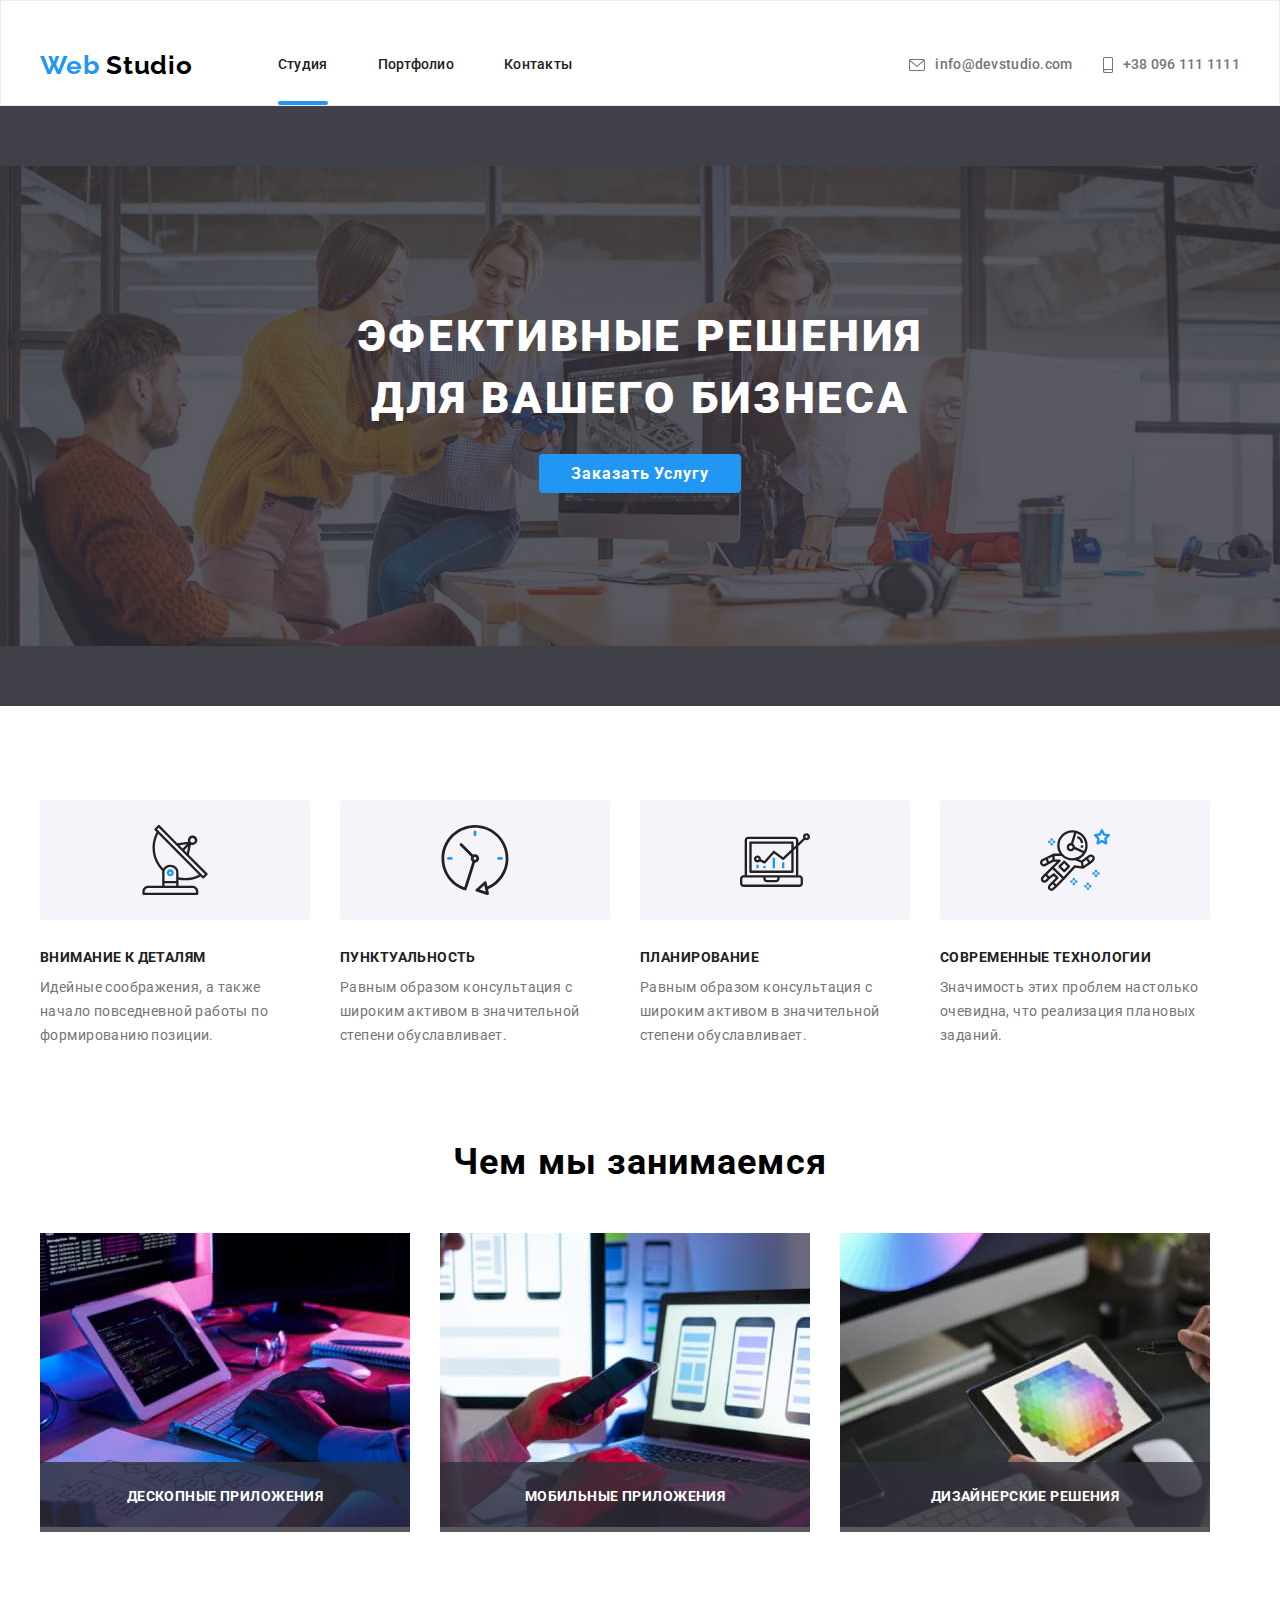
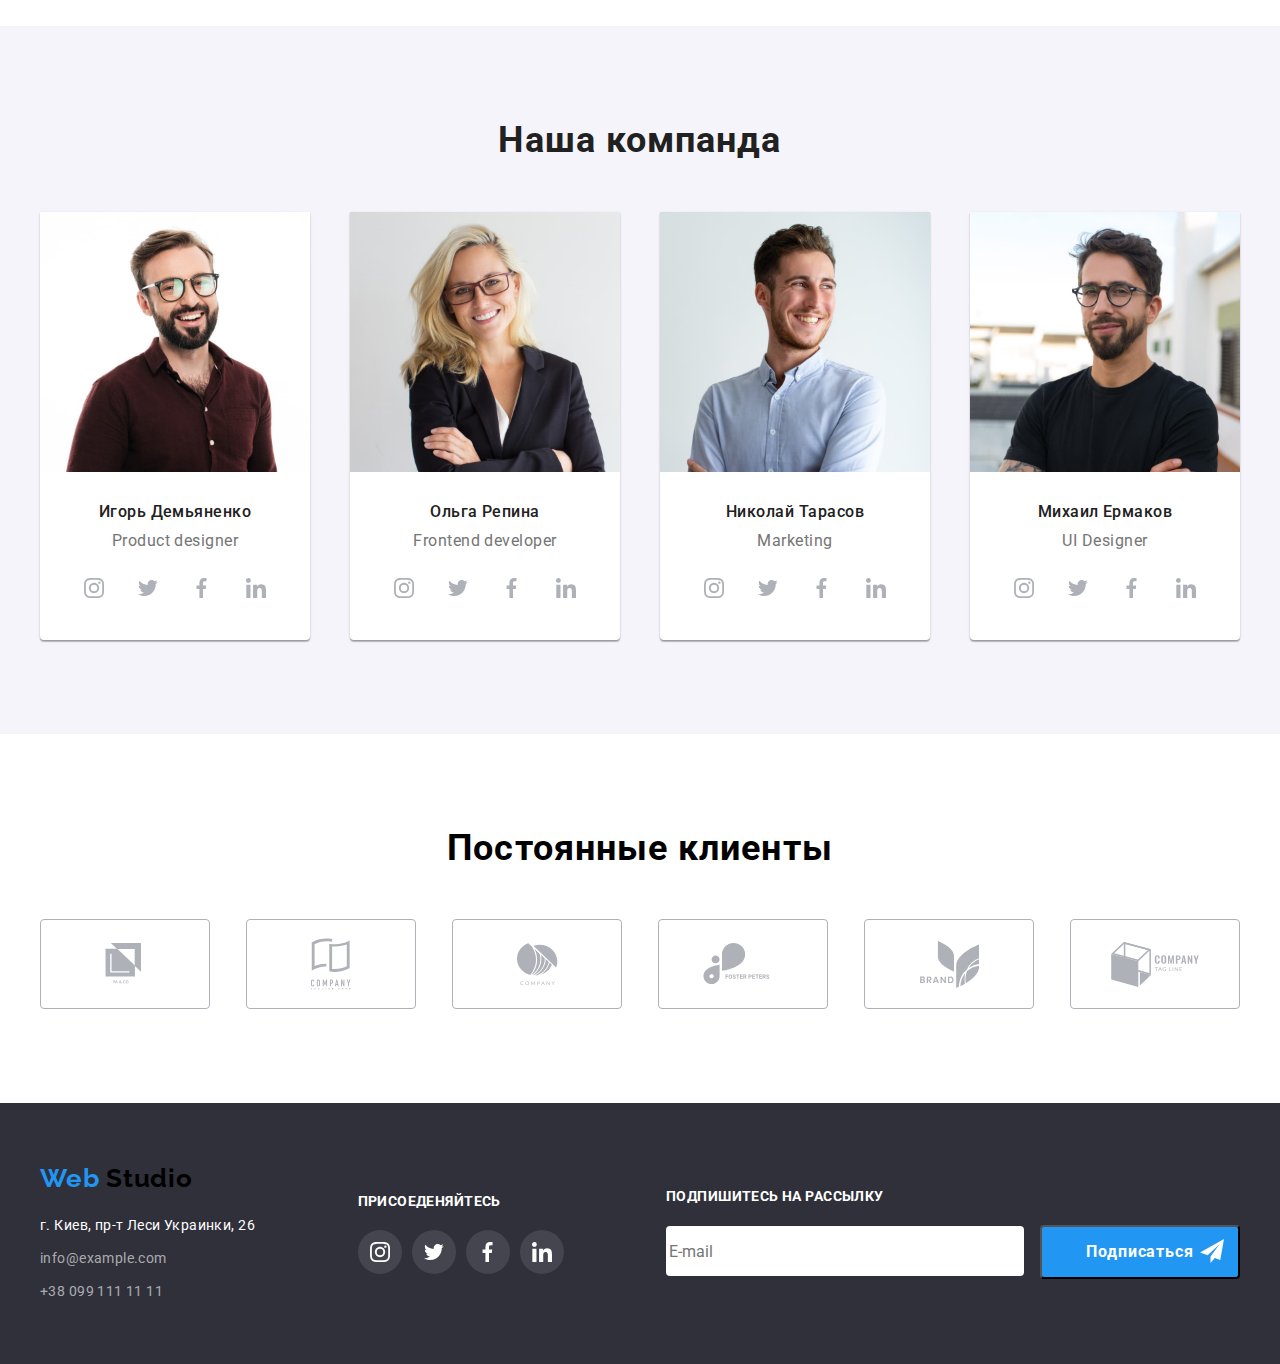
==== index.html @ 848110f2 "commit2" ====
<!DOCTYPE html>
<html lang="ru">
	<head>
		<meta charset="UTF-8" />
		<meta name="viewport" content="Веб Студия" />
		<title>Web Studio</title>
		<link href="https://fonts.googleapis.com/css2?family=Roboto:wght@400;500;700;900&display=swap" rel="stylesheet" />
		<link
			href="https://fonts.googleapis.com/css2?family=Raleway:wght@700&family=Roboto:wght@400;500;700;900&display=swap"
			rel="stylesheet"
		/>
		<link
			rel="stylesheet"
			href="https://cdnjs.cloudflare.com/ajax/libs/modern-normalize/0.7.0/modern-normalize.min.css"
		/>
		<link rel="stylesheet" href="./css/style.css" />
	</head>

	<body>
		<header class="page-header">
			<div class="container main-nav">
				<a href="index.html" class="logo">
					<span class="logo-web">Web</span>
					Studio
				</a>
				<nav>
					<ul class="site-nav">
						<li class="item">
							<div class="current-link"><a href="#" class="link">Студия</a></div>
						</li>
						<li class="item"><a href="./portfolio.html" class="link">Портфолио</a></li>
						<li class="item"><a href="#" class="link">Контакты</a></li>
					</ul>
				</nav>
				<ul class="auth-nav">
					<li class="item">
						<svg class="contact-item" width="16" height="12">
							<use href="./images/sprite.svg#icon-mail"></use>
						</svg>
						<a href="mailto:info@devstudio.com" class="link">info@devstudio.com</a>
					</li>
					<li class="item">
						<svg class="contact-item" width="10" height="16">
							<use href="./images/sprite.svg#icon-phone"></use>
						</svg>
						<a href="Tel:+380961111111" class="link">+38 096 111 1111</a>
					</li>
				</ul>
			</div>
		</header>

		<main>
			<section class="page">
				<div class="container-main">
					<h1 class="page-title">
						Эфективные решения
						<br />
						для Вашего бизнеса
					</h1>
					<a href="#" class="order-link" data-modal-open>заказать услугу</a>
					<div class="backdrop is-hidden" data-modal>
						<div class="modal-window">
							<div class="modal">
								<form class="#">
									<p class="form-title">Оставьте свои данные, мы вам перезвоним</p>
									<label for="user-name">
										Имя
										<input type="text" name="user-name" id="user-name" />
									</label>
								</form>

								<button data-modal-close class="button-close">
									<svg width="11" height="11">
										<use href="./images/sprite.svg#close"></use>
									</svg>
								</button>
							</div>
						</div>
					</div>
				</div>
			</section>

			<!--Наши приемущества -->
			<section class="advantages">
				<div class="container">
					<ul class="advantages-list">
						<li class="list-item antenna">
							<h3 class="title">Внимание к деталям</h3>
							<p>Идейные соображения, а также начало повседневной работы по формированию позиции.</p>
						</li>
						<li class="list-item clock">
							<h3 class="title">Пунктуальность</h3>
							<p>Равным образом консультация с широким активом в значительной степени обуславливает.</p>
						</li>
						<li class="list-item diagram">
							<h3 class="title">Планирование</h3>
							<p>Равным образом консультация с широким активом в значительной степени обуславливает.</p>
						</li>
						<li class="list-item astronaut">
							<h3 class="title">Современные технологии</h3>
							<p>Значимость этих проблем настолько очевидна, что реализация плановых заданий.</p>
						</li>
					</ul>
				</div>
			</section>
			<section class="section">
				<div class="container">
					<h2 class="section-title">Чем мы занимаемся</h2>
					<ul class="features">
						<li class="feature-item example1">
							<div class="feature-box">
								<img class="feature-img" src="images/example1.jpg" alt="Изображение" />
								<h3 class="feature-title">Дескопные приложения</h3>
							</div>
						</li>
						<li class="feature-item example2">
							<div class="feature-box">
								<img src="images/example2.jpg" alt="Изображение" />
								<h3 class="feature-title">Мобильные приложения</h3>
							</div>
						</li>

						<li class="feature-item example3">
							<div class="feature-box">
								<img src="images/example3.jpg" alt="Изображение" />
								<h3 class="feature-title">Дизайнерские решения</h3>
							</div>
						</li>
					</ul>
				</div>
			</section>
			<section class="section team">
				<div class="container">
					<h2 class="team-section-title">Наша компанда</h2>
					<ul class="member">
						<li class="team-item designer">
							<h3 class="team-member">Игорь Демьяненко</h3>
							<p class="member-description" lang="en">Product designer</p>
							<ul class="network-list">
								<li class="network-item">
									<a href="#" class="network-item-link" aria-label="Ссылка Instagram">
										<svg class="network-icon-member" width="20px" height="20px">
											<use href="./images/sprite.svg#icon-instagram"></use>
										</svg>
									</a>
								</li>
								<li class="network-item">
									<a href="#" class="network-item-link" aria-label="Ссылка Twitter">
										<svg class="network-icon-member" width="20px" height="20px">
											<use href="./images/sprite.svg#icon-twitter"></use>
										</svg>
									</a>
								</li>
								<li class="network-item">
									<a href="#" class="network-item-link" aria-label="Ссылка Facebook">
										<svg class="network-icon-member" width="20px" height="20px">
											<use href="./images/sprite.svg#icon-facebook"></use>
										</svg>
									</a>
								</li>
								<li class="network-item">
									<a href="#" class="network-item-link" aria-label="Ссылка Linkedin">
										<svg class="network-icon-member" width="20px" height="20px">
											<use href="./images/sprite.svg#icon-linkedin"></use>
										</svg>
									</a>
								</li>
							</ul>
						</li>

						<li class="team-item developer">
							<h3 class="team-member">Ольга Репина</h3>
							<p class="member-description" lang="en">Frontend developer</p>
							<ul class="network-list">
								<li class="network-item">
									<a href="#" class="network-item-link" aria-label="Ссылка Instagram">
										<svg class="network-icon-member" width="20px" height="20px">
											<use href="./images/sprite.svg#icon-instagram"></use>
										</svg>
									</a>
								</li>
								<li class="network-item">
									<a href="#" class="network-item-link" aria-label="Ссылка Twitter">
										<svg class="network-icon-member" width="20px" height="20px">
											<use href="./images/sprite.svg#icon-twitter"></use>
										</svg>
									</a>
								</li>
								<li class="network-item">
									<a href="#" class="network-item-link" aria-label="Ссылка Facebook">
										<svg class="network-icon-member" width="20px" height="20px">
											<use href="./images/sprite.svg#icon-facebook"></use>
										</svg>
									</a>
								</li>
								<li class="network-item">
									<a href="#" class="network-item-link" aria-label="Ссылка Linkedin">
										<svg class="network-icon-member" width="20px" height="20px">
											<use href="./images/sprite.svg#icon-linkedin"></use>
										</svg>
									</a>
								</li>
							</ul>
						</li>
						<li class="team-item marketing">
							<h3 class="team-member">Николай Тарасов</h3>
							<p class="member-description" lang="en">Marketing</p>
							<ul class="network-list">
								<li class="network-item">
									<a href="#" class="network-item-link" aria-label="Ссылка Instagram">
										<svg class="network-icon-member" width="20px" height="20px">
											<use href="./images/sprite.svg#icon-instagram"></use>
										</svg>
									</a>
								</li>
								<li class="network-item">
									<a href="#" class="network-item-link" aria-label="Ссылка Twitter">
										<svg class="network-icon-member" width="20px" height="20px">
											<use href="./images/sprite.svg#icon-twitter"></use>
										</svg>
									</a>
								</li>
								<li class="network-item">
									<a href="#" class="network-item-link" aria-label="Ссылка Facebook">
										<svg class="network-icon-member" width="20px" height="20px">
											<use href="./images/sprite.svg#icon-facebook"></use>
										</svg>
									</a>
								</li>
								<li class="network-item">
									<a href="#" class="network-item-link" aria-label="Ссылка Linkedin">
										<svg class="network-icon-member" width="20px" height="20px">
											<use href="./images/sprite.svg#icon-linkedin"></use>
										</svg>
									</a>
								</li>
							</ul>
						</li>
						<li class="team-item uidesigner">
							<h3 class="team-member">Михаил Ермаков</h3>
							<p class="member-description" lang="en">UI Designer</p>
							<ul class="network-list">
								<li class="network-item">
									<a href="#" class="network-item-link" aria-label="Ссылка Instagram">
										<svg class="network-icon-member" width="20px" height="20px">
											<use href="./images/sprite.svg#icon-instagram"></use>
										</svg>
									</a>
								</li>
								<li class="network-item">
									<a href="#" class="network-item-link" aria-label="Ссылка Twitter">
										<svg class="network-icon-member" width="20px" height="20px">
											<use href="./images/sprite.svg#icon-twitter"></use>
										</svg>
									</a>
								</li>
								<li class="network-item">
									<a href="#" class="network-item-link" aria-label="Ссылка Facebook">
										<svg class="network-icon-member" width="20px" height="20px">
											<use href="./images/sprite.svg#icon-facebook"></use>
										</svg>
									</a>
								</li>
								<li class="network-item">
									<a href="#" class="network-item-link" aria-label="Ссылка Linkedin">
										<svg class="network-icon-member" width="20px" height="20px">
											<use href="./images/sprite.svg#icon-linkedin"></use>
										</svg>
									</a>
								</li>
							</ul>
						</li>
					</ul>
				</div>
			</section>
			<section class="section">
				<div class="container clients">
					<h2 class="section-title">Постоянные клиенты</h2>
					<ul class="clients-list">
						<li class="img-clients">
							<a href="#" class="client-link">
								<svg class="img-clients-icon" width="44.27" height="43.23">
									<use href="./images/sprite.svg#icon-logo-1"></use>
								</svg>
							</a>
						</li>
						<li class="img-clients">
							<a href="#" class="client-link">
								<svg class="img-clients-icon" width="40" height="52">
									<use href="./images/sprite.svg#icon-logo-2"></use>
								</svg>
							</a>
						</li>
						<li class="img-clients">
							<a href="#" class="client-link">
								<svg class="img-clients-icon" width="41" height="42.6">
									<use href="./images/sprite.svg#icon-logo-3"></use>
								</svg>
							</a>
						</li>
						<li class="img-clients">
							<a href="#" class="client-link">
								<svg class="img-clients-icon" width="79.76" height="42.02">
									<use href="./images/sprite.svg#icon-logo-4"></use>
								</svg>
							</a>
						</li>
						<li class="img-clients">
							<a href="#" class="client-link">
								<svg class="img-clients-icon" width="59" height="47">
									<use href="./images/sprite.svg#icon-logo-5"></use>
								</svg>
							</a>
						</li>
						<li class="img-clients">
							<a href="#" class="client-link">
								<svg class="img-clients-icon" width="88.48" height="45.44">
									<use href="./images/sprite.svg#icon-logo-6"></use>
								</svg>
							</a>
						</li>
					</ul>
				</div>
			</section>
		</main>
		<footer>
			<div class="container footer">
				<div>
					<div class="logo-footer">
						<a href="index.html" class="logo">
							<span class="logo-web">Web</span>
							Studio
						</a>
					</div>
					<address>
						<p class="address">г. Киев, пр-т Леси Украинки, 26</p>
						<div class="mail-link">
							<a href="mailto:info@example.com" class="link">info@example.com</a>
						</div>
						<a href="tel:+380991111111" class="link">+38 099 111 11 11</a>
					</address>
				</div>
				<div>
					<p class="text-footer">Присоеденяйтесь</p>
					<ul class="networks">
						<li class="network-item">
							<span class="visually-hidden">Инстаграмм</span>
							<a href="#" class="network-item-link">
								<svg class="network-icon" width="20px" height="20px">
									<use href="./images/sprite.svg#icon-instagram"></use>
								</svg>
							</a>
						</li>
						<li class="network-item">
							<span class="visually-hidden">Твиттер</span>
							<a href="#" class="network-item-link">
								<svg class="network-icon" width="20px" height="20px">
									<use href="./images/sprite.svg#icon-twitter"></use>
								</svg>
							</a>
						</li>
						<li class="network-item">
							<span class="visually-hidden">Фейсбук</span>
							<a href="#" class="network-item-link">
								<svg class="network-icon" width="20px" height="20px">
									<use href="./images/sprite.svg#icon-facebook"></use>
								</svg>
							</a>
						</li>
						<li class="network-item">
							<span class="visually-hidden">Линкидин</span>
							<a href="#" class="network-item-link">
								<svg class="network-icon" width="20px" height="20px">
									<use href="./images/sprite.svg#icon-linkedin"></use>
								</svg>
							</a>
						</li>
					</ul>
				</div>
				<div>
					<p class="text-footer">Подпишитесь на рассылку</p>
					<div class="form-field-footer">
						<input type="email" name="mail" id="name" placeholder="E-mail" />
						<button class="order-link">
							Подписаться
							<svg class="icon-send">
								<use href="./images/sprite.svg#icon-send"></use>
							</svg>
						</button>
					</div>
				</div>
			</div>
		</footer>
		<script src="./js/modal.js"></script>
	</body>
</html>
---- css/style.css ----
:root {
	--accent-color: #2196f3;
	--primary-text-color: #757575;
	--title-text-color: #212121;
	--secondary-background-color: #f5f4fa;
	--footer-backgrounf-color: #2f303a;
	--border-color: #afb1b8;
	--black: #000000;
	--white: #ffffff;
	--white-1: rgba(255, 255, 255, 0.6);
	--timing-function: cubic-bezier(0.4, 0, 0.2, 1);
}

.visually-hidden {
	position: absolute;
	width: 1px;
	height: 1px;
	margin: -1px;
	border: 0;
	padding: 0;
	clip: rect(0 0 0 0);
	overflow: hidden;
}

.container {
	margin-left: auto;
	margin-right: auto;
	padding-left: 15px;
	padding-right: 15px;
	width: 1230px;
}

.container-main {
	max-width: 1600px;
	min-height: 600px;
	margin-left: auto;
	margin-right: auto;
	background-image: linear-gradient(rgba(47, 48, 58, 0.8), rgba(47, 48, 58, 0.8)), url(../images/Header.jpg);
	background-position: center;
	background-repeat: no-repeat;
	background-size: contain;
	background-color: grey;
}
body {
	font-family: Roboto, sans-serif;
	background-color: #ffffff;
}

ul {
	list-style: none;
	padding: 0;
	margin: 0;
}

.list {
	list-style: none;
}

.logo {
	font-family: Raleway, sans-serif;
	font-style: normal;
	font-weight: bold;
	font-size: 26px;
	line-height: 1.19;
	letter-spacing: 0.03em;
	text-decoration: none;
	color: #000000;
}

.logo-web {
	color: var(--accent-color);
}

.contact-item {
	margin-right: 10px;
	fill: #757575;
}
.page-header {
	border: 1px solid #ececec;
}
.main-nav {
	padding-top: 24px;
	display: flex;
	align-items: center;
}
.site-nav {
	display: flex;
	margin-left: 85px;
}

.current-link::after {
	content: "";
	display: block;
	width: 100%;
	height: 4px;
	border-radius: 2px;
	top: 0;
	bottom: -1px;
	opacity: 1;
	background-color: var(--accent-color);
}
.auth-nav {
	display: flex;
	margin-left: auto;
}

.site-nav .item:not(:last-child) {
	margin-right: 50px;
}

.auth-nav .item + .item {
	display: flex;
	margin-left: 30px;
}

.auth-nav .item {
	display: flex;
	justify-content: center;
	align-items: center;
}
.auth-nav .link {
	font-family: Roboto, sans-serif;
	font-weight: 500;
	font-size: 14px;
	line-height: 1.14;
	letter-spacing: 0.02em;
	text-decoration: none;
	color: var(--primary-text-color);
	transition-duration: 250ms;
	transition-timing-function: var(--timing-function);
}

.site-nav .link {
	display: block;
	padding-top: 32px;
	padding-bottom: 28px;
	font-family: Roboto, sans-serif;
	font-weight: 500;
	font-size: 14px;
	line-height: 1.14;
	letter-spacing: 0.02em;
	color: var(--title-text-color);
	text-decoration: none;
	transition-duration: 250ms;
	transition-timing-function: var(--timing-function);
}

.site-nav .link:hover,
.site-nav .link:focus {
	transition-duration: 250ms;
	transition-timing-function: var(--timing-function);
	color: var(--accent-color);
}
.auth-nav .link:hover,
.auth-nav .link:focus {
	transition-duration: 250ms;
	transition-timing-function: var(--timing-function);
	color: var(--accent-color);
}
.section-title {
	margin-top: 0;
	margin-bottom: 50px;
	font-family: Roboto, sans-serif;
	font-weight: 700;
	font-size: 36px;
	line-height: 1.16;
	text-align: center;
	letter-spacing: 0.03em;
	color: var (--title-text-color);
}
.page {
	text-align: center;
}

.page-title {
	padding-top: 200px;
	margin-top: 0px;
	margin-bottom: 30px;
	margin-left: auto;
	margin-right: auto;
	width: 696px;
	font-family: Roboto, sans-serif;
	font-weight: 900;
	font-size: 44px;
	line-height: 1.4;
	letter-spacing: 0.06em;
	text-transform: uppercase;
	color: #ffffff;
}

.section {
	padding-top: 94px;
	padding-bottom: 94px;
}
.advantages {
	padding-top: 94px;
	padding-bottom: 0;
}
.list-item {
	width: 270px;
}
.list-item::before {
	margin-bottom: 30px;
	display: block;
	content: "";
	height: 120px;
	background-size: contain;
	background-repeat: no-repeat;
	background-position: 100px 25px;
	border-radius: 4px;
	background-color: var(--secondary-background-color);
}

.antenna::before {
	background-image: url(../images/antenna.svg);
}

.clock::before {
	background-image: url(../images/clock.svg);
}

.diagram::before {
	background-image: url(../images/diagram.svg);
}

.astronaut::before {
	background-image: url(../images/astronaut.svg);
}

.advantages-list .list-item:not(:last-child) {
	margin-right: 30px;
}
.advantages-list {
	display: flex;
	flex-wrap: wrap;
}
.advantages-list p {
	margin-top: 0;
	margin-bottom: 0;
	font-family: Roboto, sans-serif;
	font-size: 14px;
	line-height: 1.71;
	letter-spacing: 0.03em;
	color: var(--primary-text-color);
}
.advantages .title {
	margin-top: 0;
	margin-bottom: 10px;
	font-family: Roboto, sans-serif;
	font-weight: 700;
	font-size: 14px;
	line-height: 1.14;
	letter-spacing: 0.03em;
	text-transform: uppercase;
	color: var(--title-text-color);
}
.features {
	display: flex;
	flex-wrap: wrap;
}

.feature-box {
	position: relative;
}

.features .feature-item:not(:last-child) {
	margin-right: 30px;
}

.feature-title {
	padding-top: 27px;
	bottom: 0;
	position: absolute;
	width: 370px;
	height: 70px;
	margin-top: 0;
	margin-bottom: 0;
	background: rgba(47, 48, 58, 0.8);
	font-family: Roboto, sans-serif;
	font-style: normal;
	font-weight: 700;
	font-size: 14px;
	line-height: 1.14;
	text-align: center;
	letter-spacing: 0.03em;
	text-transform: uppercase;
	color: #ffffff;
}
.team-section-title {
	margin-top: 0;
	margin-bottom: 50px;
	font-family: Roboto, sans-serif;
	font-weight: 700;
	font-size: 36px;
	line-height: 1.16;
	text-align: center;
	letter-spacing: 0.03em;
	color: var(--title-text-color);
}
.section-description {
	margin-top: 0;
	margin-bottom: 20px;
	margin-left: 24px;
	margin-right: 24px;
	font-size: 16px;
	line-height: 1.86;
	letter-spacing: 0.03em;
	color: var(--primary-text-color);
}
.section.team {
	background-color: var(--secondary-background-color);
}

.team-item {
	width: 270px;
}
.team-item::before {
	margin-bottom: 30px;
	content: "";
	display: block;
	height: 260px;
	background-size: contain;
	background-repeat: no-repeat;
	background-position: center;
}

.network-list {
	display: flex;
	justify-content: center;
	align-items: center;
}

.designer::before {
	background-image: url(../images/product-designer.jpg);
}

.developer::before {
	background-image: url(../images/frontend-developer.jpg);
}

.marketing::before {
	background-image: url(../images/marketing.jpg);
}

.uidesigner::before {
	background-image: url(../images/ui-designer.jpg);
}

.network-icon-member {
	fill: #afb1b8;
}
.team-member {
	margin-top: 0;
	margin-bottom: 10px;
	font-family: Roboto, sans-serif;
	font-weight: 500;
	font-size: 16px;
	line-height: 1.19;
	text-align: center;
	letter-spacing: 0.03em;
	color: var(--title-text-color);
}

.member .team-item {
	padding-bottom: 30px;
	background-color: #ffffff;
	border-radius: 0px 0px 4px 4px;
	box-shadow: 0px 1px 3px rgba(0, 0, 0, 0.12), 0px 1px 1px rgba(0, 0, 0, 0.14), 0px 2px 1px rgba(0, 0, 0, 0.2);
}

.member {
	display: flex;
	justify-content: space-between;
}
.member-description {
	margin-top: 0;
	margin-bottom: 16px;
	font-size: 16px;
	line-height: 1.19;
	text-align: center;
	letter-spacing: 0.03em;
	color: var(--primary-text-color);
}
.network-item-link:hover .network-icon-member {
	transition-duration: 250ms;
	transition-timing-function: var(--timing-function);
	color: var(--accent-color);
	fill: #ffffff;
}

.network-item-link:focus .network-icon-member {
	transition-duration: 250ms;
	transition-timing-function: var(--timing-function);
	color: var(--accent-color);
	fill: #ffffff;
}

.clients-list {
	display: flex;
	flex-wrap: wrap;
	justify-content: space-between;
}
.client-link {
	display: flex;
	flex-wrap: wrap;
	align-items: center;
	justify-content: center;
	border: 1px solid var(--border-color);
	border-radius: 4px;
	width: 170px;
	height: 90px;
	background-color: #ffffff;
	transition-duration: 250ms;
	transition-timing-function: var(--timing-function);
}

.img-clients-icon {
	fill: #afb1b8;
	transition-duration: 250ms;
	transition-timing-function: var(--timing-function);
}

.client-link:hover .img-clients-icon,
.client-link:focus .img-clients-icon {
	transition-duration: 250ms;
	transition-timing-function: var(--timing-function);
	fill: var(--accent-color);
}

.client-link:hover,
.client-link:focus {
	transition-duration: 250ms;
	transition-timing-function: var(--timing-function);
	border-color: var(--accent-color);
}

.order-link {
	padding: 10px 32px;
	border-radius: 4px;
	font-family: Roboto, sans-serif;
	font-weight: 700;
	font-size: 16px;
	line-height: 1.88;
	text-align: center;
	text-transform: capitalize;
	letter-spacing: 0.06em;
	text-decoration: none;
	background-color: var(--accent-color);
	color: #ffffff;
}
.address {
	margin-top: 0;
	margin-bottom: 9px;
	font-family: Roboto, sans-serif;
	font-style: normal;
	font-weight: 400;
	font-size: 14px;
	line-height: 1.71;
	letter-spacing: 0.03em;
	color: #ffffff;
}
address .link {
	margin-bottom: 9px;
	font-family: Roboto, sans-serif;
	font-style: normal;
	font-weight: 400;
	font-size: 14px;
	line-height: 1.71;
	letter-spacing: 0.03em;
	text-decoration: none;
	color: var(--white-1);
}
.mail-link {
	margin-bottom: 9px;
}
.text-footer {
	margin-top: 0;
	margin-bottom: 20px;
	font-family: Roboto, sans-serif;
	font-style: normal;
	font-weight: 700;
	font-size: 14px;
	line-height: 1.14;
	letter-spacing: 0.03em;
	text-transform: uppercase;
	color: #ffffff;
}
.button {
	display: flex;
	justify-content: center;
	margin-bottom: 34px;
}
.button .item:not(:last-child) {
	margin-right: 8px;
}
.button .link {
	display: inline-block;
	border-radius: 4px;
	padding: 6px 22px;
	min-width: 73px;
	border: 1px solid transparent;
	font-family: Roboto, sans-serif;
	font-style: normal;
	font-weight: 500;
	font-size: 16px;
	line-height: 1.63;
	letter-spacing: 0.03em;
	text-align: center;
	background-color: var(--secondary-background-color);
	color: var(--title-text-color);
	transition-duration: 250ms;
	transition-timing-function: var(--timing-function);
}
.button .link:hover,
.button .link:focus {
	background-color: var(--accent-color);
	color: #ffffff;
	transition-duration: 250ms;
	transition-timing-function: var(--timing-function);
}
.portfolio-title {
	margin-top: 0;
	margin-bottom: 4px;
	margin-left: 24px;
	margin-right: 24px;
	font-family: Roboto, sans-serif;
	font-weight: 700;
	font-size: 18px;
	line-height: 2;
	letter-spacing: 0.06em;
	color: var(--title-text-color);
}

.portfolio {
	flex-wrap: wrap;
}

.examples .example-item {
	box-sizing: border-box;
	display: inline-block;
	margin-right: 30px;
	margin-bottom: 30px;
	width: 370px;
	border: 1px solid #eeeeee;
}

.portfolio-overlay {
	top: 0;
	left: 0;
	width: 100%;
	height: 100%;
	position: absolute;
	display: inline-block;
	background: rgba(33, 150, 243, 0.9);

	transform: translateY(100%);
	transition: transform 250ms cubic-bezier(0.4, 0, 0.2, 1);
}

.example-item:hover .portfolio-overlay {
	transform: translateY(0);
	opacity: 1;
}

.portfolio-card {
	position: relative;
	overflow: hidden;
}

.portfolio-text {
	position: absolute;
	margin-top: 0;
	margin-bottom: 0;
	width: 322px;
	height: 168px;
	top: 63px;
	right: 24px;
	font-family: Roboto, sans-serif;
	font-weight: 400;
	font-style: normal;
	font-size: 18px;
	line-height: 1.55;
	letter-spacing: 0.03em;
	color: var(--white);
}

.examples .example-item:nth-child(3n) {
	margin-right: 0;
}
.examples .example-item:nth-last-child(-n + 3) {
	margin-bottom: 0;
}
footer {
	background-color: var(--footer-backgrounf-color);
}
.container.footer {
	padding-top: 60px;
	padding-bottom: 60px;
	display: flex;
	justify-content: space-between;
	align-items: center;
}
.logo-footer {
	margin-bottom: 20px;
}
.footer .networks {
	display: flex;
}

.network-icon {
	fill: #ffffff;
}

.network-item-link {
	display: inline-flex;
	justify-content: center;
	align-items: center;
	width: 44px;
	height: 44px;
	background: rgba(255, 255, 255, 0.1);
	border-radius: 50%;
	background-size: content;
	transition-duration: 250ms;
	transition-timing-function: var(--timing-function);
}

.network-item-link:hover,
.network-item-link:focus {
	background-color: var(--accent-color);
	transition-duration: 250ms;
	transition-timing-function: var(--timing-function);
}

.network-item:not(:last-child) {
	margin-right: 10px;
}

.backdrop {
	position: fixed;
	width: 1600px;
	height: 1024px;
	top: 0;
	background: rgba(0, 0, 0, 0.2);
	transition-duration: 250ms;
	transition-timing-function: var(--timing-function);
	z-index: 999;
}

.modal {
	position: absolute;
	top: 50%;
	left: 50%;
	transform: translate(-50%, -50%);
	width: 528px;
	height: 581px;
	background-color: var(--white);
	box-shadow: 0px 1px 3px rgba(0, 0, 0, 0.12), 0px 1px 1px rgba(0, 0, 0, 0.14), 0px 2px 1px rgba(0, 0, 0, 0.2);
	border-radius: 4px;
}

.backdrop.is-hidden {
	opacity: 0;
	pointer-events: none;
}

.button-close {
	position: absolute;
	top: 8px;
	right: 8px;
	display: inline-flex;
	justify-content: center;
	align-items: center;
	background-size: content;
	width: 32px;
	height: 32px;
	border-radius: 50%;
	border: 1px solid rgba(0, 0, 0, 0.1);
	fill: #000000;
}

.form-field-footer input {
	width: 358px;
	height: 50px;
	margin-right: 12px;
	border: 1px solid rgba(255, 255, 255, 0.3);
	border-radius: 4px;
}

.icon-send {
	position: absolute;
	top: 25%;
	left: 148px;
	display: block;
	width: 24px;
	height: 24px;
	margin-left: 10px;
	fill: #ffffff;
}

.form-field {
	margin-bottom: 10px;
	border: 1px solid rgba(33, 33, 33, 0.2);
	border-radius: 4px;
}

.footer .order-link {
	position: relative;
	min-width: 200px;
}

.form-title {
	padding-top: 40px;
	margin-top: 0;
	margin-bottom: 12px;
	font-family: Roboto, sans-serif;
	font-style: normal;
	font-weight: 700;
	font-size: 20px;
	line-height: 1.15;
	text-align: center;
	letter-spacing: 0.03em;
	color: var(--title-text-color);
}

.form-list {
	width: 100%;
}
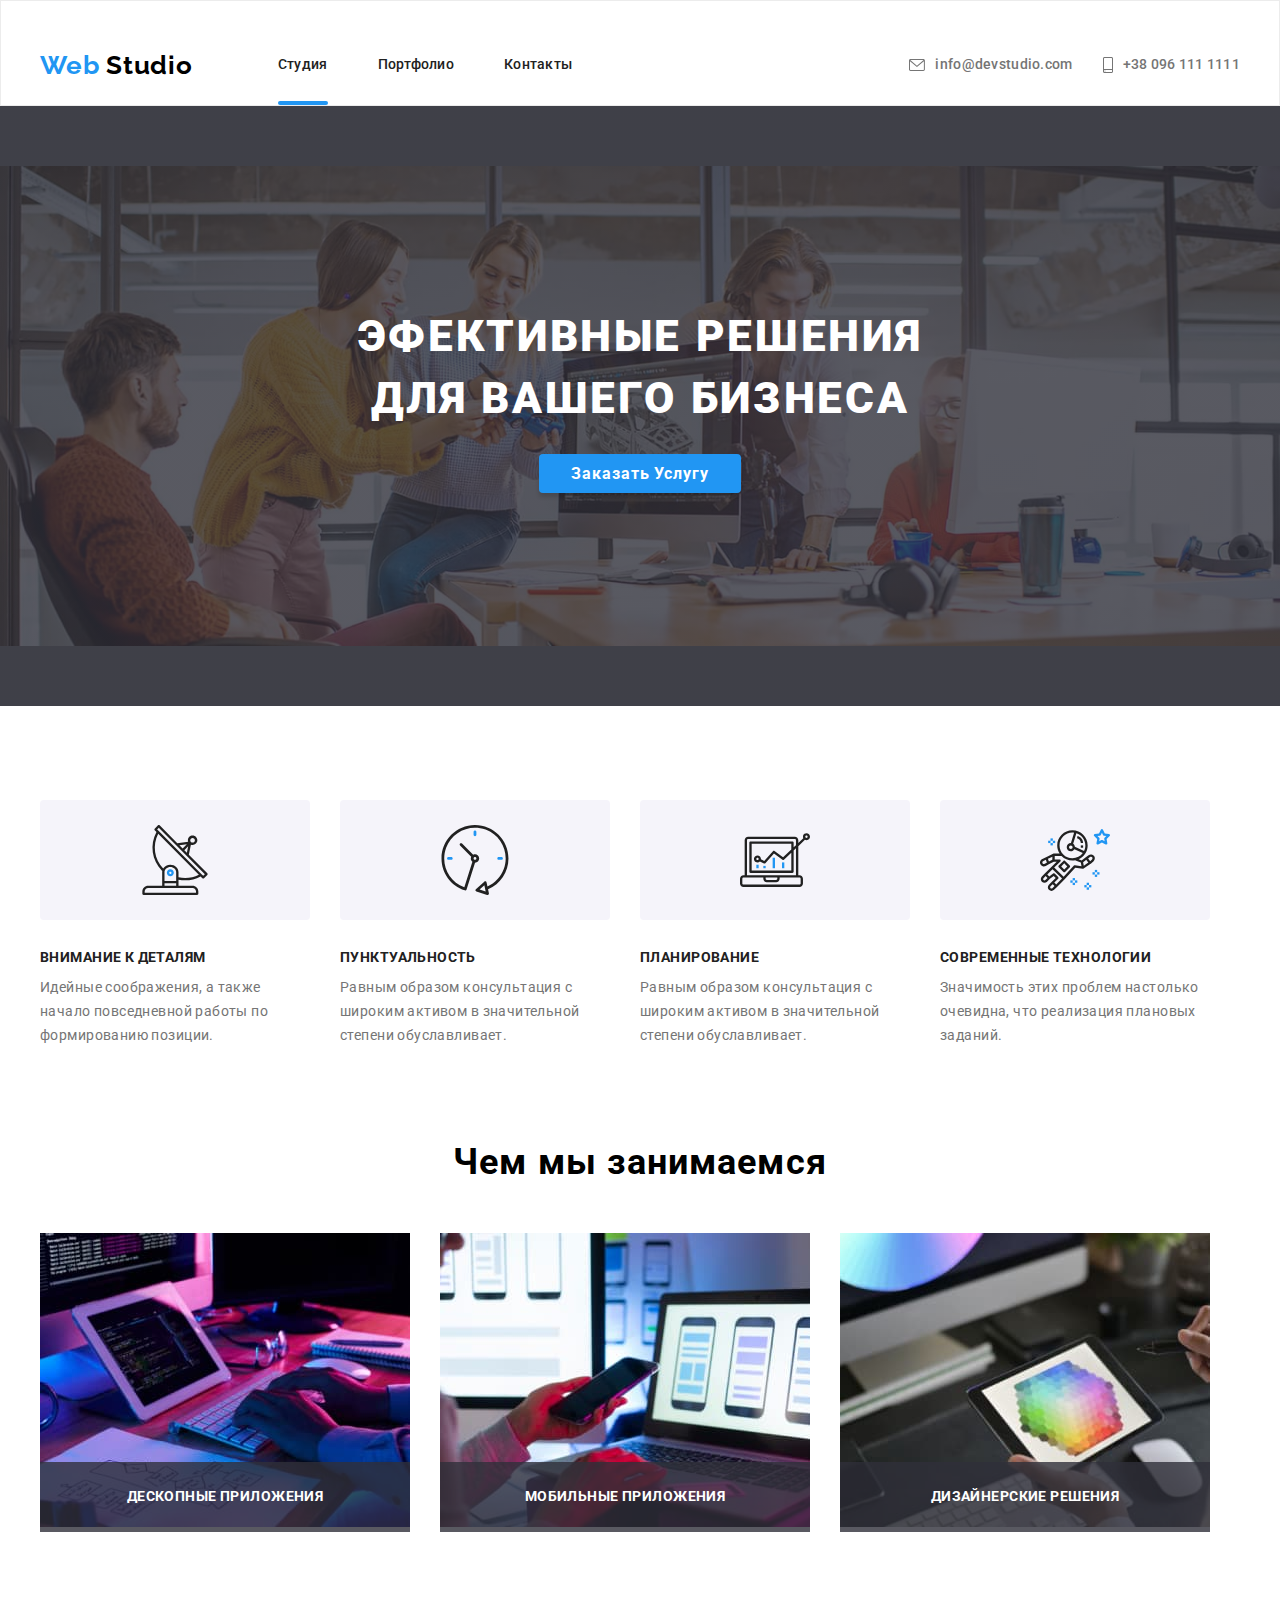
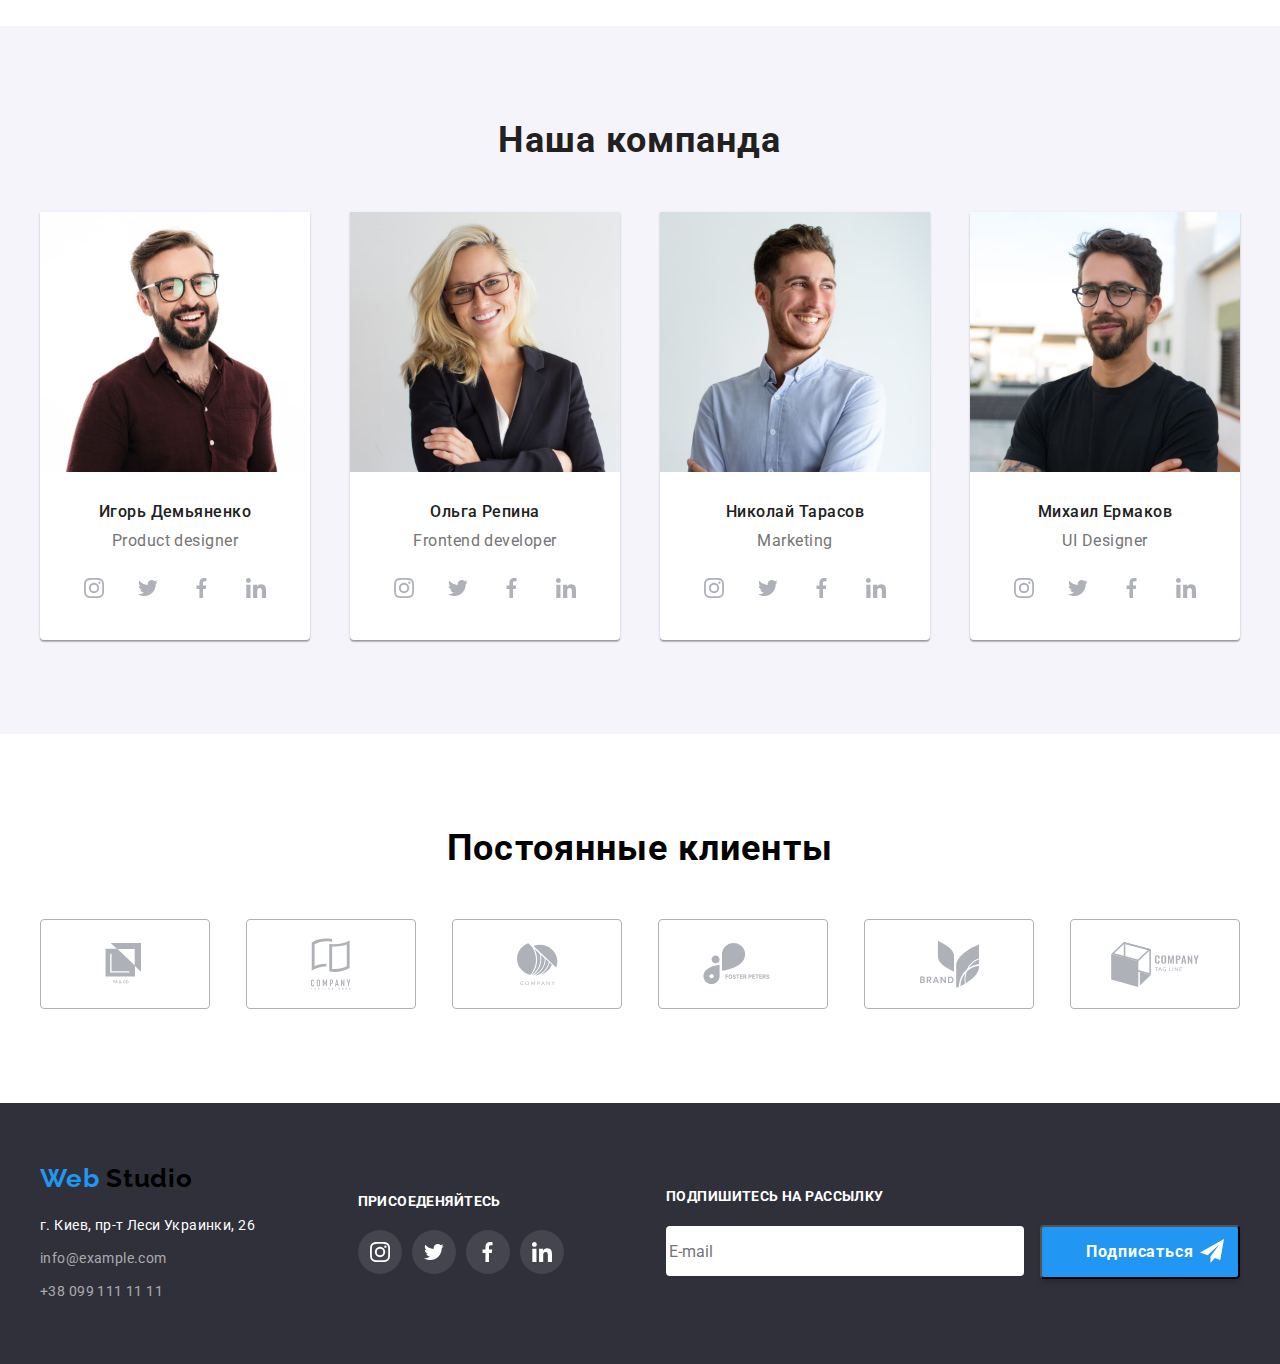
==== commit c9e4b17c: "commit3" ====
--- a/index.html
+++ b/index.html
@@ -61,12 +61,48 @@
 					<div class="backdrop is-hidden" data-modal>
 						<div class="modal-window">
 							<div class="modal">
-								<form class="#">
+								<form class="form" autocomplete="off">
 									<p class="form-title">Оставьте свои данные, мы вам перезвоним</p>
-									<label for="user-name">
-										Имя
-										<input type="text" name="user-name" id="user-name" />
+									<ul>
+										<li class="form-field">
+											<label>
+												Имя
+												<input type="text" name="user-name" />
+												<svg class="form-icon" width="18" height="18">
+													<use href="./images/sprite.svg#person"></use>
+												</svg>
+											</label>
+											
+										</li>
+										<li class="form-field">
+										<label>
+											Телефон
+											<input type="tel" name="tel" />
+											<svg class="form-icon">
+												<use href="./images/sprite.svg#phone"></use>
+											</svg>
+										
+										</label>
+									</li>
+										<li class="form-field">
+										<label>
+											Почта
+											<input type="email" name="email" />
+										</label>
+									   </li>
+									   <li class="form-field">
+										<label>
+											Комментарии
+											<textarea name="comment" rows="3" placeholder="Введите текст"></textarea>
+										</label>
+										</li>
+									</ul>
+									<div class="checkbox">
+									<input type="checkbox" name="policy" value="policy" id="policy" />
+									<label for="policy">Соглашаюсь с рассылкой и принимаю<a href="#" class="policy"> Условия договора</a>
 									</label>
+								</div>
+										<input class="order-link" type="button" value="Отправить" />
 								</form>
 
 								<button data-modal-close class="button-close">
--- a/css/style.css
+++ b/css/style.css
@@ -447,6 +447,7 @@
 	text-decoration: none;
 	background-color: var(--accent-color);
 	color: #ffffff;
+	box-shadow: 0px 4px 4px rgba(0, 0, 0, 0.15);
 }
 .address {
 	margin-top: 0;
@@ -697,11 +698,6 @@
 	fill: #ffffff;
 }
 
-.form-field {
-	margin-bottom: 10px;
-	border: 1px solid rgba(33, 33, 33, 0.2);
-	border-radius: 4px;
-}
 
 .footer .order-link {
 	position: relative;
@@ -722,6 +718,78 @@
 	color: var(--title-text-color);
 }
 
-.form-list {
+.form-field input {
+	
+	display: flex;
+	flex-direction: column;
+	padding-top: 14px;
+	padding-bottom: 14px; 
 	width: 100%;
-}
+	height: 40px;
+	margin-bottom: 10px;
+	border: 1px solid rgba(33, 33, 33, 0.2);
+border-radius: 4px;
+}
+
+.form {
+	margin-left: 40px;
+	margin-right: 40px;
+	background-color: pink;
+}
+
+.form-field textarea {
+	height: 120px;
+	padding: 12px 16px;
+	margin-bottom: 20px;
+	border: 1px solid rgba(33, 33, 33, 0.2);
+	border-radius: 4px;
+	resize:none;		
+}
+.form-field label {
+	position: relative;
+	display: flex;
+	flex-direction: column;
+	text-align: left;
+	font-family: Roboto, sans-serif;
+	font-style: normal;
+	font-weight: 400;
+	font-size: 12px;
+	line-height: 1.16;
+	letter-spacing: 0.01em;
+	color: var(--primary-text-color);
+	}
+
+.form-field textarea::placeholder {
+	font-family: Roboto, sans-serif;
+	font-style: normal;
+	font-weight: 400;
+	font-size: 12px;
+	line-height: 1.16;
+	letter-spacing: 0.01em;
+	color: rgba(117, 117, 117, 0.5);
+}
+
+.checkbox {
+margin-bottom: 30px;
+font-family: Roboto, sans-serif;
+font-style: normal;
+font-weight: 400;
+font-size: 14px;
+line-height: 1.71;
+letter-spacing: 0.03em;
+color: var(--primary-text-color);
+}
+
+.policy {
+color: var(--accent-color)
+}
+
+.form-icon {
+	position: absolute;
+	width: 18px;
+	height: 18px;
+	left: 14px;
+	display: inline-block;
+	transform: translate(-50%, -50%);
+
+}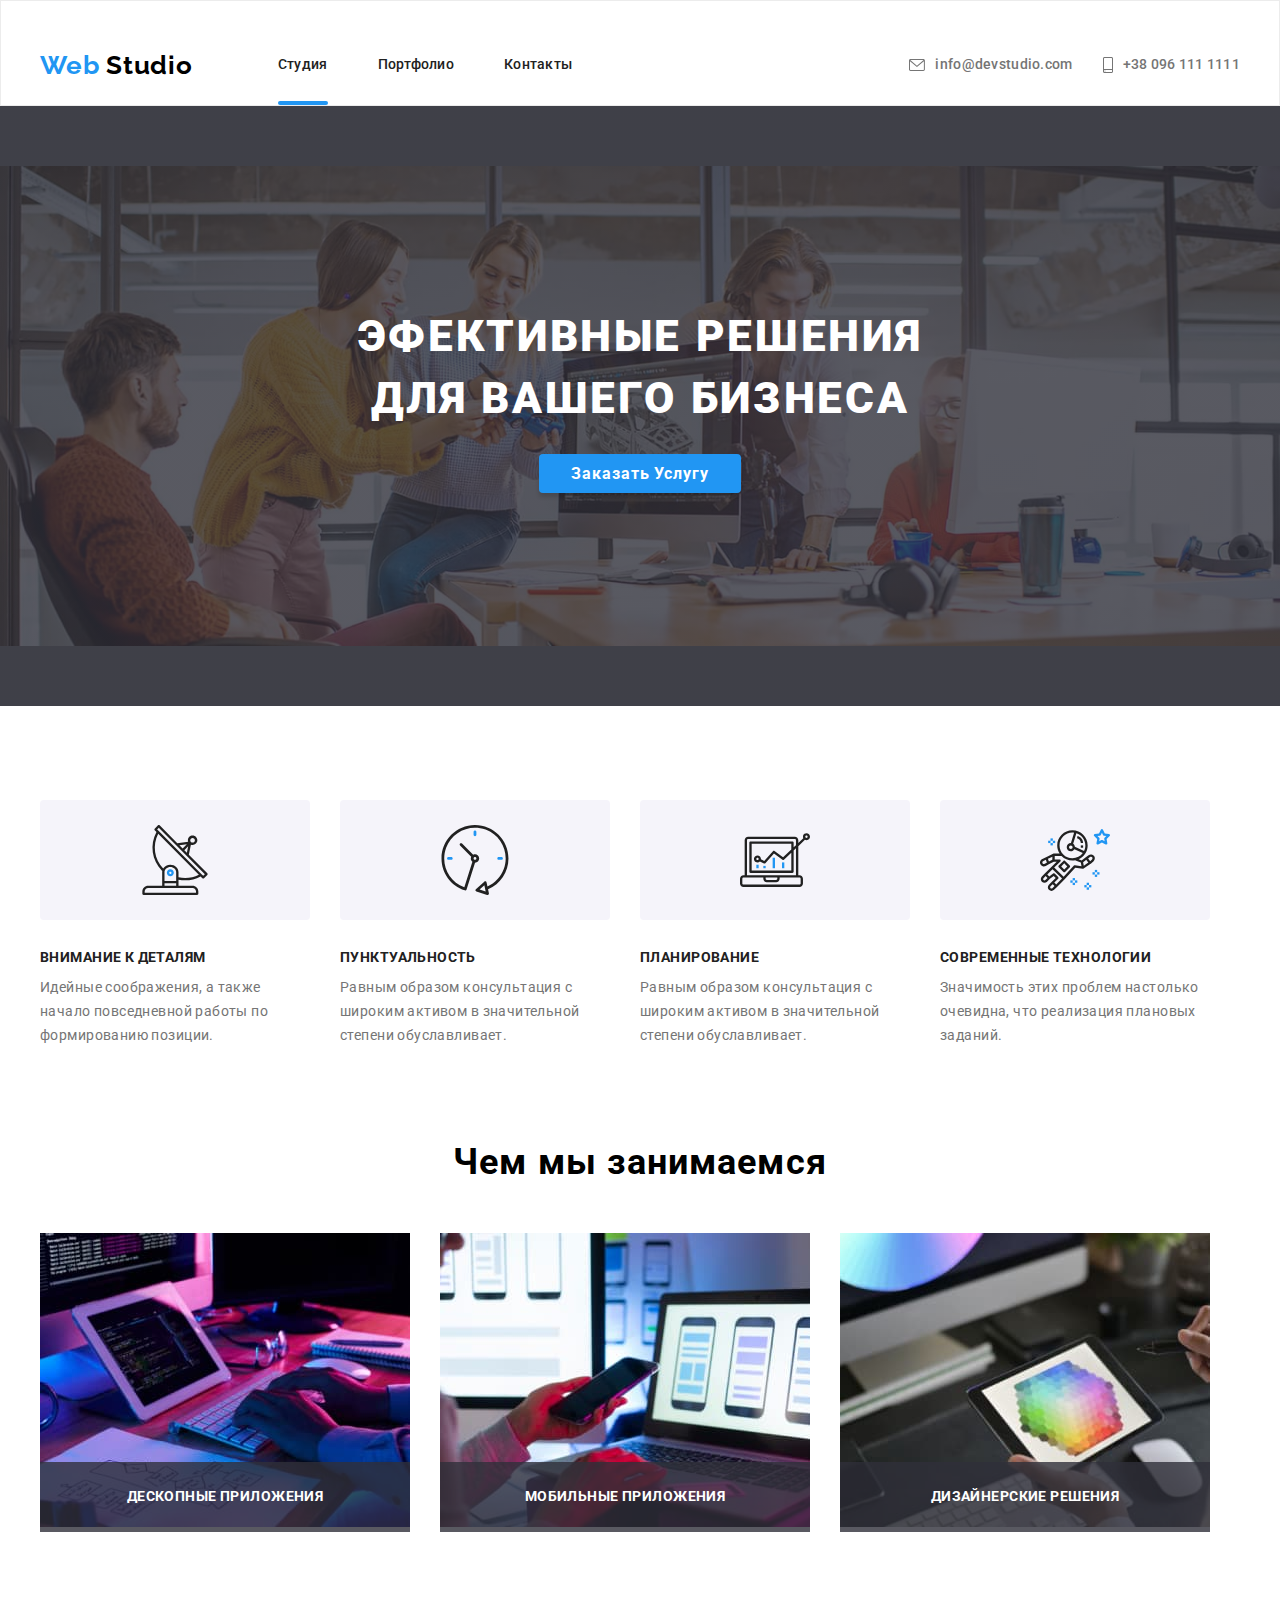
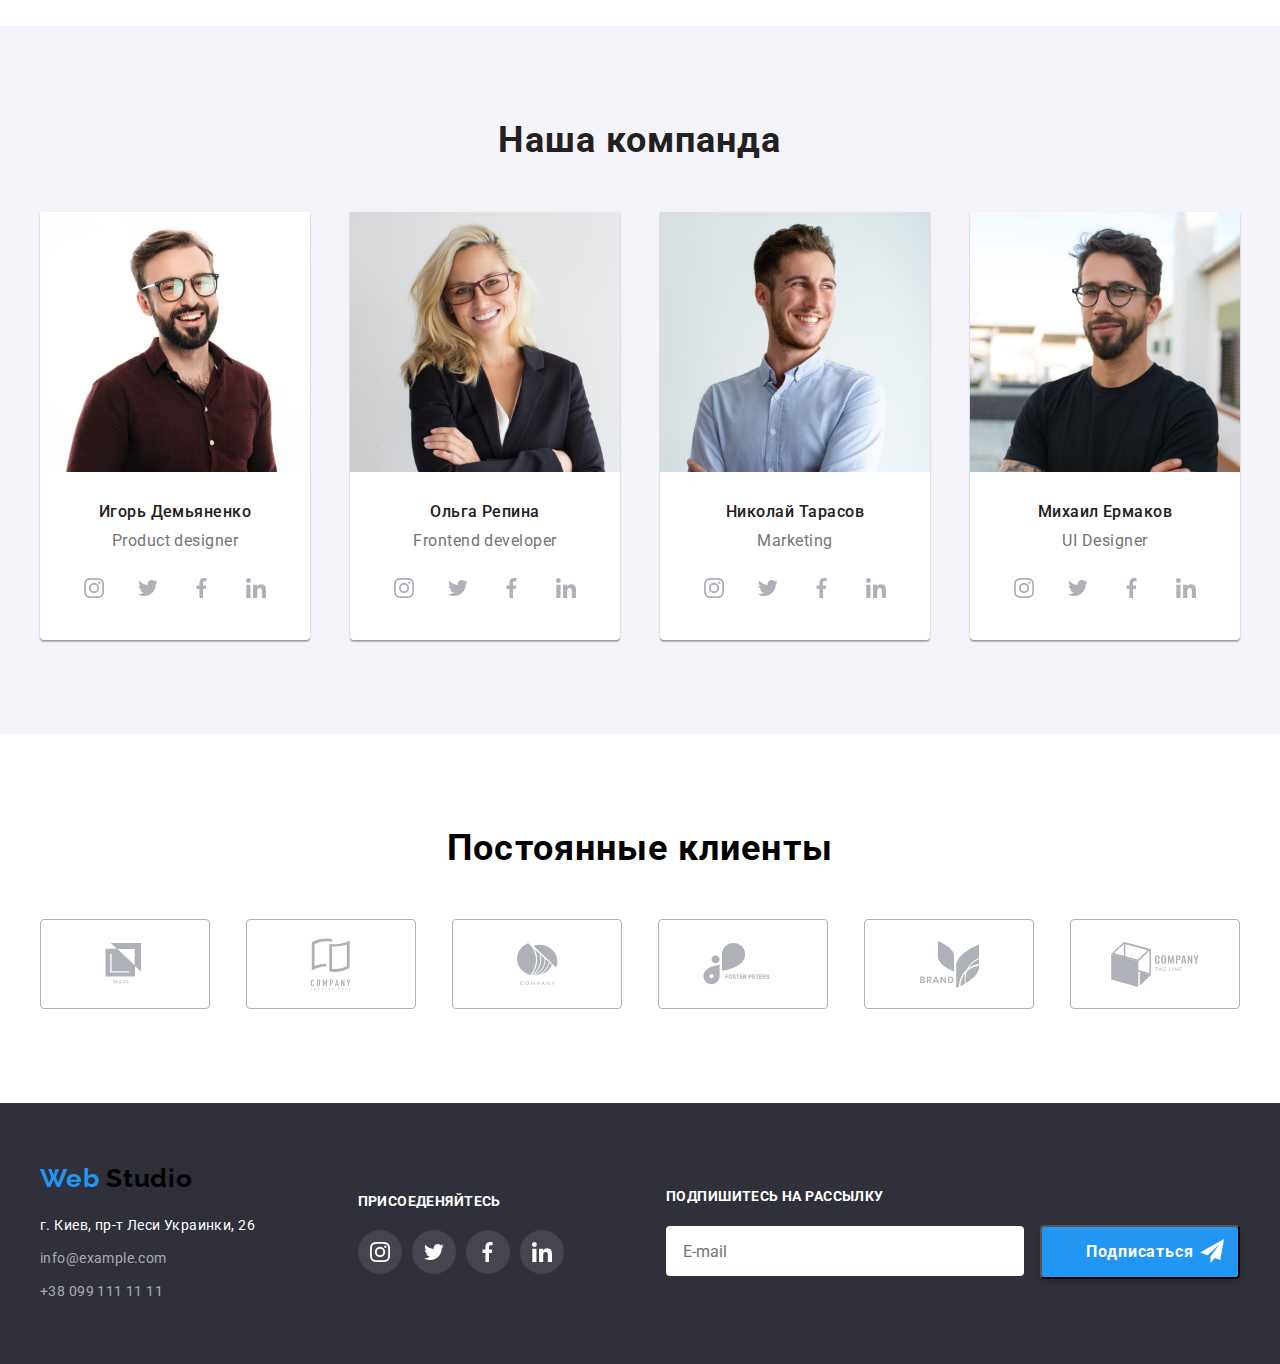
==== commit 47c4af4a: "commit5" ====
--- a/index.html
+++ b/index.html
@@ -48,7 +48,6 @@
 				</ul>
 			</div>
 		</header>
-
 		<main>
 			<section class="page">
 				<div class="container-main">
@@ -65,44 +64,46 @@
 									<p class="form-title">Оставьте свои данные, мы вам перезвоним</p>
 									<ul>
 										<li class="form-field">
-											<label>
+											<label class="form-label">
 												Имя
-												<input type="text" name="user-name" />
-												<svg class="form-icon" width="18" height="18">
-													<use href="./images/sprite.svg#person"></use>
-												</svg>
+												<input class="form-input" type="text" name="user-name" />
 											</label>
-											
+											<svg class="form-icon">
+												<use href="./images/sprite.svg#person"></use>
+											</svg>
 										</li>
 										<li class="form-field">
 										<label>
 											Телефон
 											<input type="tel" name="tel" />
-											<svg class="form-icon">
-												<use href="./images/sprite.svg#phone"></use>
-											</svg>
-										
 										</label>
+										<svg class="form-icon">
+											<use href="./images/sprite.svg#phone"></use>
+										</svg>
 									</li>
 										<li class="form-field">
 										<label>
 											Почта
 											<input type="email" name="email" />
 										</label>
+										<svg class="form-icon">
+											<use href="./images/sprite.svg#email"></use>
+										</svg>
 									   </li>
 									   <li class="form-field">
 										<label>
 											Комментарии
-											<textarea name="comment" rows="3" placeholder="Введите текст"></textarea>
+											<textarea name="comment" placeholder="Введите текст"></textarea>
 										</label>
 										</li>
 									</ul>
-									<div class="checkbox">
-									<input type="checkbox" name="policy" value="policy" id="policy" />
-									<label for="policy">Соглашаюсь с рассылкой и принимаю<a href="#" class="policy"> Условия договора</a>
+									<div>
+
+									<input class="checkbox" type="checkbox" name="policy" value="policy" id="policy" />
+									<label class="checkbox-label" for="policy">Соглашаюсь с рассылкой и принимаю<a href="#" class="policy"> Условия договора</a>
 									</label>
 								</div>
-										<input class="order-link" type="button" value="Отправить" />
+										<button class="order-link" type="submit">Отправить</button>
 								</form>
 
 								<button data-modal-close class="button-close">
@@ -416,7 +417,10 @@
 				<div>
 					<p class="text-footer">Подпишитесь на рассылку</p>
 					<div class="form-field-footer">
-						<input type="email" name="mail" id="name" placeholder="E-mail" />
+						<label>
+						<input type="email" name="mail" placeholder="E-mail" />
+					</label>
+					
 						<button class="order-link">
 							Подписаться
 							<svg class="icon-send">
@@ -424,6 +428,7 @@
 							</svg>
 						</button>
 					</div>
+					</div>
 				</div>
 			</div>
 		</footer>
--- a/css/style.css
+++ b/css/style.css
@@ -448,6 +448,12 @@
 	background-color: var(--accent-color);
 	color: #ffffff;
 	box-shadow: 0px 4px 4px rgba(0, 0, 0, 0.15);
+}
+
+.order-link:hover {
+	transition-duration: 250ms;
+	transition-timing-function: var(--timing-function);
+	
 }
 .address {
 	margin-top: 0;
@@ -680,6 +686,7 @@
 }
 
 .form-field-footer input {
+	padding-left: 16px;
 	width: 358px;
 	height: 50px;
 	margin-right: 12px;
@@ -719,9 +726,10 @@
 }
 
 .form-field input {
-	
+	margin-top: 4px;
 	display: flex;
 	flex-direction: column;
+	padding-left: 42px;
 	padding-top: 14px;
 	padding-bottom: 14px; 
 	width: 100%;
@@ -731,10 +739,12 @@
 border-radius: 4px;
 }
 
+
+
 .form {
 	margin-left: 40px;
 	margin-right: 40px;
-	background-color: pink;
+
 }
 
 .form-field textarea {
@@ -746,7 +756,7 @@
 	resize:none;		
 }
 .form-field label {
-	position: relative;
+	
 	display: flex;
 	flex-direction: column;
 	text-align: left;
@@ -760,6 +770,7 @@
 	}
 
 .form-field textarea::placeholder {
+	
 	font-family: Roboto, sans-serif;
 	font-style: normal;
 	font-weight: 400;
@@ -769,7 +780,7 @@
 	color: rgba(117, 117, 117, 0.5);
 }
 
-.checkbox {
+.checkbox-label {
 margin-bottom: 30px;
 font-family: Roboto, sans-serif;
 font-style: normal;
@@ -780,16 +791,37 @@
 color: var(--primary-text-color);
 }
 
+.checkbox {
+-webkit-appearance:none;
+-moz-appearance:none;
+appearance:none;
+position: absolute;
+}
+
+.checkbox-label::before {
+	content: '';
+	display: inline-block;
+	width: 16px;
+	height: 15px;
+	background: #212121;
+
+}
+
 .policy {
 color: var(--accent-color)
 }
 
 .form-icon {
+	
+	bottom: 21px;
 	position: absolute;
 	width: 18px;
 	height: 18px;
 	left: 14px;
-	display: inline-block;
-	transform: translate(-50%, -50%);
-
-}+	display: inline-block;	
+}
+
+.form-field {
+	position: relative;
+}
+
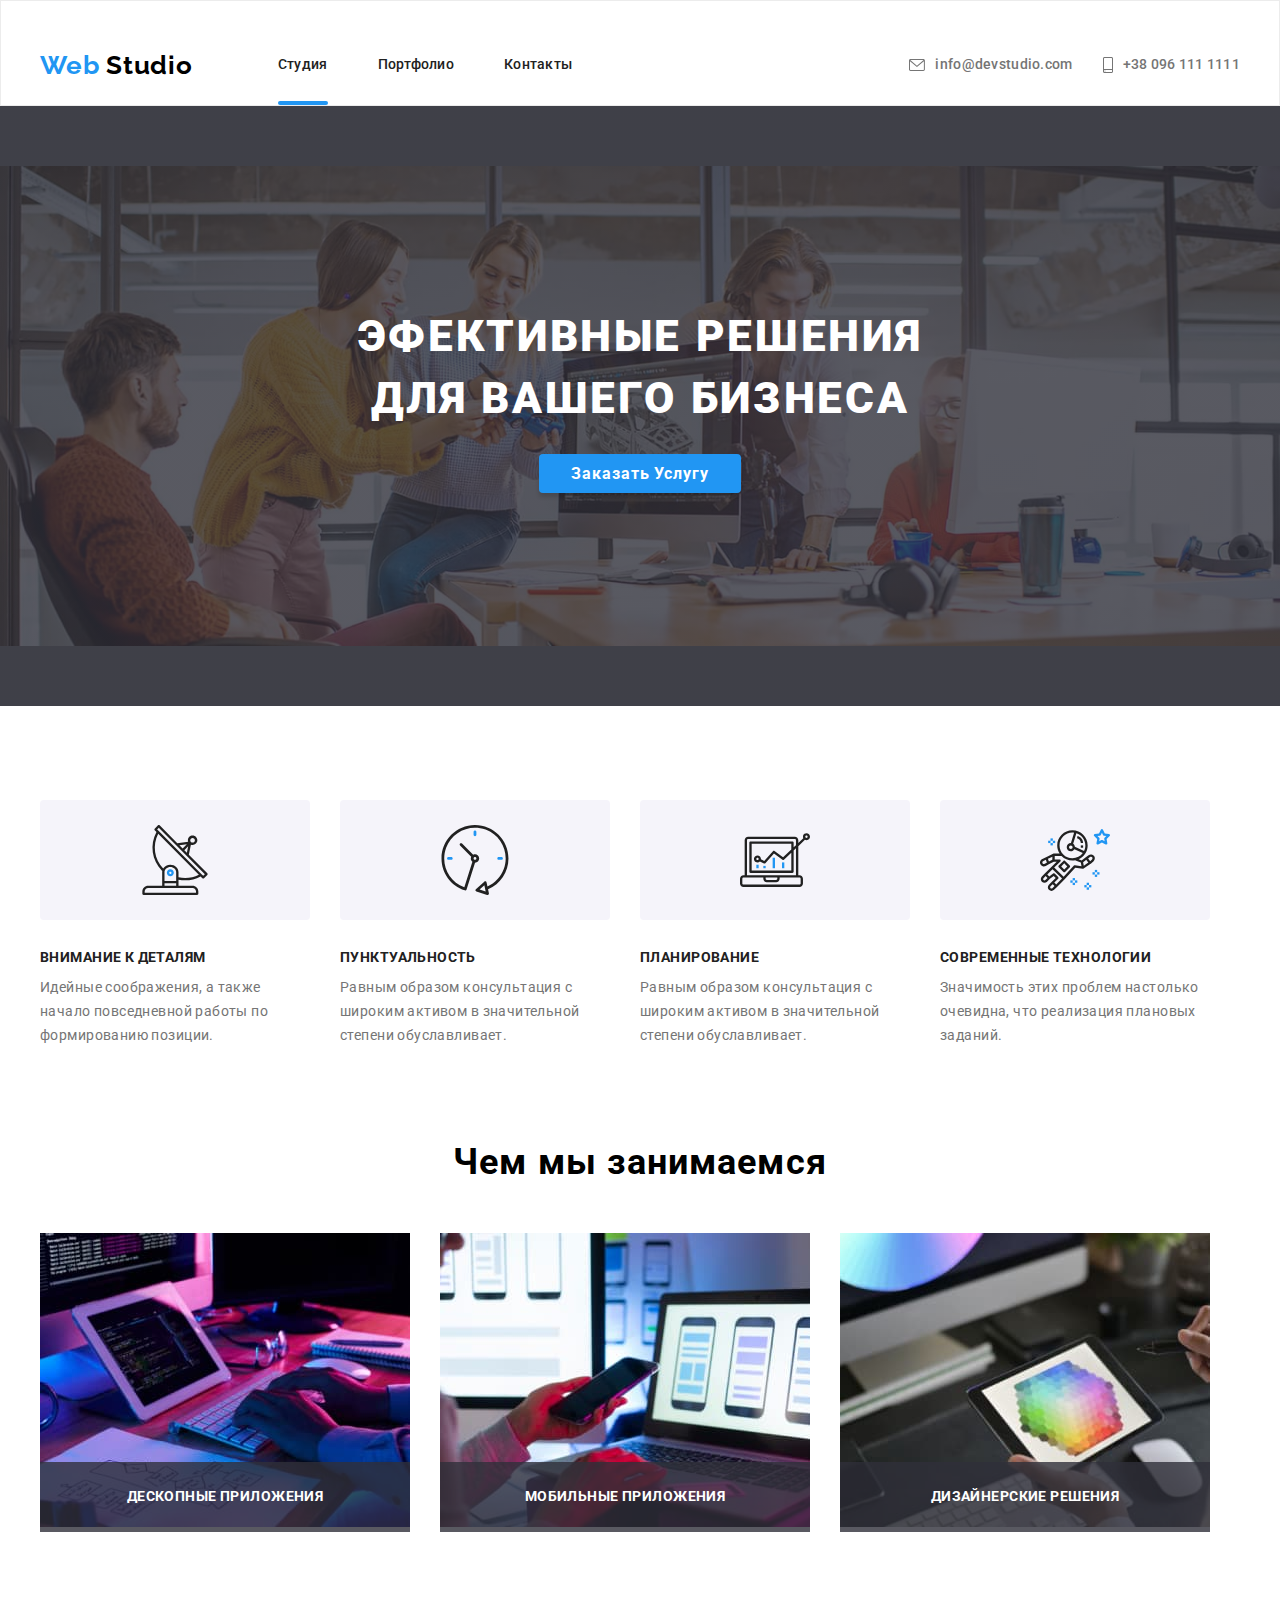
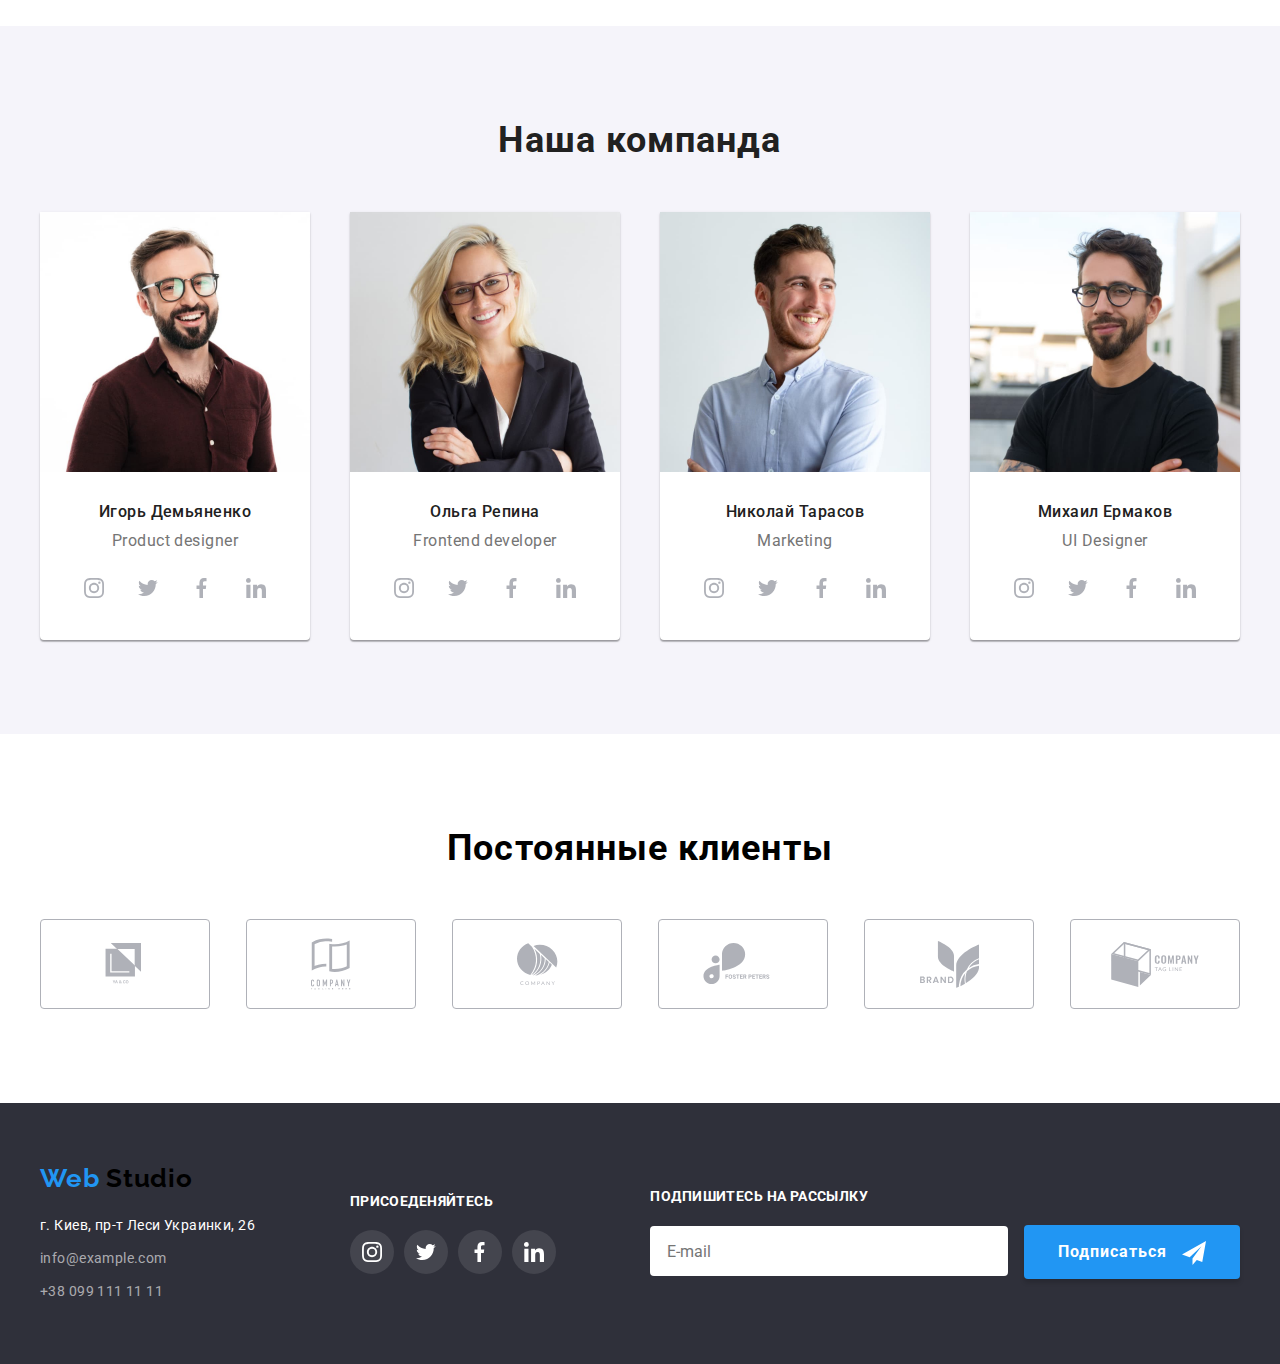
==== commit cb290c5a: "commit7" ====
--- a/index.html
+++ b/index.html
@@ -73,39 +73,41 @@
 											</svg>
 										</li>
 										<li class="form-field">
-										<label>
-											Телефон
-											<input type="tel" name="tel" />
-										</label>
-										<svg class="form-icon">
-											<use href="./images/sprite.svg#phone"></use>
-										</svg>
-									</li>
+											<label class="form-label">
+												Телефон
+												<input class="form-input" type="tel" name="tel" />
+											</label>
+											<svg class="form-icon">
+												<use href="./images/sprite.svg#phone"></use>
+											</svg>
+										</li>
 										<li class="form-field">
-										<label>
-											Почта
-											<input type="email" name="email" />
-										</label>
-										<svg class="form-icon">
-											<use href="./images/sprite.svg#email"></use>
-										</svg>
-									   </li>
-									   <li class="form-field">
-										<label>
-											Комментарии
-											<textarea name="comment" placeholder="Введите текст"></textarea>
-										</label>
+											<label class="form-label">
+												Почта
+												<input class="form-input" type="email" name="email" />
+											</label>
+											<svg class="form-icon">
+												<use href="./images/sprite.svg#email"></use>
+											</svg>
+										</li>
+										<li class="form-field">
+											<label class="form-label">
+												Комментарии
+												<textarea name="comment" placeholder="Введите текст"></textarea>
+											</label>
 										</li>
 									</ul>
-									<div>
 
-									<input class="checkbox" type="checkbox" name="policy" value="policy" id="policy" />
-									<label class="checkbox-label" for="policy">Соглашаюсь с рассылкой и принимаю<a href="#" class="policy"> Условия договора</a>
-									</label>
-								</div>
-										<button class="order-link" type="submit">Отправить</button>
+									<div class="checkbox-form">
+										<label class="checkbox-label">
+											<input class="checkbox" type="checkbox" name="policy" value="policy" />
+											<span class="checkbox-icon"></span>
+											Соглашаюсь с рассылкой и принимаю
+											<a href="#" class="policy">Условия договора</a>
+										</label>
+									</div>
+									<button class="order-link" type="submit">Отправить</button>
 								</form>
-
 								<button data-modal-close class="button-close">
 									<svg width="11" height="11">
 										<use href="./images/sprite.svg#close"></use>
@@ -418,17 +420,15 @@
 					<p class="text-footer">Подпишитесь на рассылку</p>
 					<div class="form-field-footer">
 						<label>
-						<input type="email" name="mail" placeholder="E-mail" />
-					</label>
-					
-						<button class="order-link">
+							<input type="email" name="mail" placeholder="E-mail" />
+						</label>
+						<button type="submit" class="order-link">
 							Подписаться
 							<svg class="icon-send">
 								<use href="./images/sprite.svg#icon-send"></use>
 							</svg>
 						</button>
 					</div>
-					</div>
 				</div>
 			</div>
 		</footer>
--- a/css/style.css
+++ b/css/style.css
@@ -435,25 +435,32 @@
 }
 
 .order-link {
+	align-items: center;
 	padding: 10px 32px;
 	border-radius: 4px;
 	font-family: Roboto, sans-serif;
 	font-weight: 700;
 	font-size: 16px;
 	line-height: 1.88;
-	text-align: center;
 	text-transform: capitalize;
 	letter-spacing: 0.06em;
 	text-decoration: none;
+	border-color: transparent;
 	background-color: var(--accent-color);
 	color: #ffffff;
 	box-shadow: 0px 4px 4px rgba(0, 0, 0, 0.15);
+	outline: none;
+	transition-duration: 250ms;
+	transition-timing-function: var(--timing-function);
+	cursor: pointer;
 }
 
 .order-link:hover {
-	transition-duration: 250ms;
-	transition-timing-function: var(--timing-function);
-	
+	background-color: var(--accent-color);
+	color: #ffffff;
+	transition-duration: 250ms;
+	transition-timing-function: var(--timing-function);
+	cursor: pointer;
 }
 .address {
 	margin-top: 0;
@@ -695,19 +702,14 @@
 }
 
 .icon-send {
-	position: absolute;
-	top: 25%;
-	left: 148px;
-	display: block;
+	vertical-align: middle;
 	width: 24px;
 	height: 24px;
 	margin-left: 10px;
 	fill: #ffffff;
 }
 
-
 .footer .order-link {
-	position: relative;
 	min-width: 200px;
 }
 
@@ -726,37 +728,49 @@
 }
 
 .form-field input {
+	display: block;
 	margin-top: 4px;
 	display: flex;
 	flex-direction: column;
 	padding-left: 42px;
 	padding-top: 14px;
-	padding-bottom: 14px; 
+	padding-bottom: 14px;
 	width: 100%;
 	height: 40px;
 	margin-bottom: 10px;
 	border: 1px solid rgba(33, 33, 33, 0.2);
-border-radius: 4px;
-}
-
-
+	border-radius: 4px;
+	outline: none;
+}
+
+.form-field:focus-within > .form-icon {
+	fill: var(--accent-color);
+}
+
+.form-field:focus-within input {
+	border-color: var(--accent-color);
+}
+
+.form-field:focus-within textarea {
+	border-color: var(--accent-color);
+}
 
 .form {
 	margin-left: 40px;
 	margin-right: 40px;
-
 }
 
 .form-field textarea {
+	margin-top: 4px;
 	height: 120px;
 	padding: 12px 16px;
 	margin-bottom: 20px;
 	border: 1px solid rgba(33, 33, 33, 0.2);
 	border-radius: 4px;
-	resize:none;		
+	resize: none;
+	outline: 0;
 }
 .form-field label {
-	
 	display: flex;
 	flex-direction: column;
 	text-align: left;
@@ -767,10 +781,9 @@
 	line-height: 1.16;
 	letter-spacing: 0.01em;
 	color: var(--primary-text-color);
-	}
+}
 
 .form-field textarea::placeholder {
-	
 	font-family: Roboto, sans-serif;
 	font-style: normal;
 	font-weight: 400;
@@ -781,47 +794,56 @@
 }
 
 .checkbox-label {
-margin-bottom: 30px;
-font-family: Roboto, sans-serif;
-font-style: normal;
-font-weight: 400;
-font-size: 14px;
-line-height: 1.71;
-letter-spacing: 0.03em;
-color: var(--primary-text-color);
+	margin-bottom: 20px;
+	display: flex;
+	justify-content: center;
+	align-items: center;
+	font-family: Roboto, sans-serif;
+	font-style: normal;
+	font-weight: 400;
+	font-size: 14px;
+	line-height: 1.71;
+	letter-spacing: 0.03em;
+	color: var(--primary-text-color);
 }
 
 .checkbox {
--webkit-appearance:none;
--moz-appearance:none;
-appearance:none;
-position: absolute;
-}
-
-.checkbox-label::before {
-	content: '';
+	-webkit-appearance: none;
+	-moz-appearance: none;
+	appearance: none;
+	position: absolute;
+}
+
+.checkbox-icon {
+	content: "";
 	display: inline-block;
+	background-size: contain;
 	width: 16px;
 	height: 15px;
-	background: #212121;
-
+	border: 2px solid #212121;
+	border-radius: 2px;
+	margin-right: 8px;
+}
+.checkbox:checked + .checkbox-icon {
+	background-color: var(--accent-color);
+	border-color: var(--accent-color);
+	background-image: url(../images/icon\ check.svg);
+	background-origin: border-box;
 }
 
 .policy {
-color: var(--accent-color)
+	color: var(--accent-color);
 }
 
 .form-icon {
-	
 	bottom: 21px;
 	position: absolute;
 	width: 18px;
 	height: 18px;
 	left: 14px;
-	display: inline-block;	
+	display: inline-block;
 }
 
 .form-field {
 	position: relative;
 }
-
